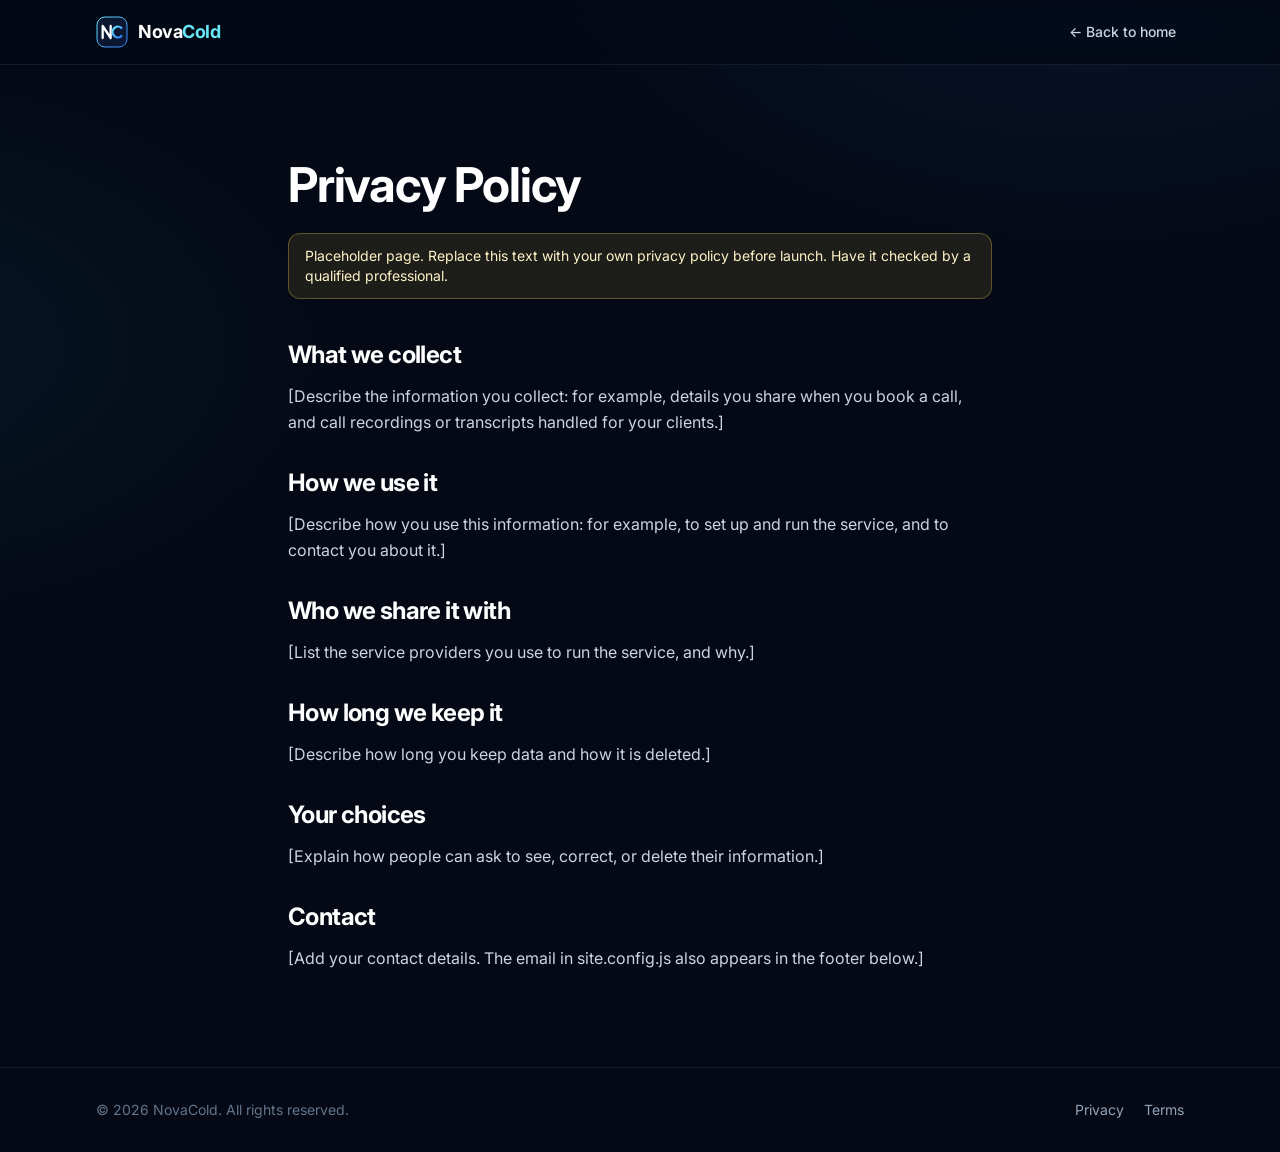
==== privacy.html @ c0d63638 "Add files via upload" ====
<!DOCTYPE html>
<html lang="en">
<head>
  <meta charset="utf-8">
  <meta name="viewport" content="width=device-width, initial-scale=1, viewport-fit=cover">
  <title>Privacy Policy | NovaCold</title>
  <meta name="description" content="How NovaCold handles your information.">
  <meta name="robots" content="noindex">
  <meta name="theme-color" content="#040915">
  <link rel="icon" href="favicon.svg" type="image/svg+xml">
  <link rel="icon" href="favicon-32.png" type="image/png" sizes="32x32">
  <link rel="apple-touch-icon" href="apple-touch-icon.png">
  <link rel="preconnect" href="https://fonts.googleapis.com">
  <link rel="preconnect" href="https://fonts.gstatic.com" crossorigin>
  <link rel="stylesheet" href="https://fonts.googleapis.com/css2?family=Inter:wght@400;500;600;700;800&display=swap">
  <link rel="stylesheet" href="assets/css/styles.css">
  <script src="site.config.js" defer></script>
  <script src="assets/js/main.js" defer></script>
</head>
<body>
  <header class="site-header is-scrolled">
    <nav class="container-site flex h-16 items-center justify-between" aria-label="Main">
      <a href="./" class="flex items-center gap-2.5 rounded-lg" aria-label="NovaCold home"><svg class="h-8 w-8" viewBox="0 0 48 48" aria-hidden="true"><defs><linearGradient id="nc-gl" x1="0" y1="0" x2="1" y2="1"><stop offset="0" stop-color="#67e8f9"/><stop offset="1" stop-color="#2f7bff"/></linearGradient></defs><rect x="1.5" y="1.5" width="45" height="45" rx="12" fill="#0b1730" stroke="url(#nc-gl)" stroke-width="1.5"/><path d="M10 33V15l12 18V15" fill="none" stroke="#fff" stroke-width="3.4" stroke-linecap="round" stroke-linejoin="round"/><path d="M38.1 17.9A8 8 0 1 0 38.1 30.1" fill="none" stroke="url(#nc-gl)" stroke-width="3.4" stroke-linecap="round"/></svg><span class="text-lg font-bold tracking-tight text-white">Nova<span class="text-cyan-300">Cold</span></span></a>
      <a href="./" class="nav-link">← Back to home</a>
    </nav>
  </header>
  <main id="main" class="container-site max-w-3xl py-16 sm:py-24">
    <h1 class="text-4xl sm:text-5xl">Privacy Policy</h1>
    <div class="mt-6 rounded-xl border border-amber-300/30 bg-amber-300/10 px-4 py-3 text-sm text-amber-100">Placeholder page. Replace this text with your own privacy policy before launch. Have it checked by a qualified professional.</div>
    <div class="mt-10 space-y-8 text-slate-300 [&_h2]:text-2xl [&_h2]:mb-3">
      <section>
        <h2>What we collect</h2>
        <p>[Describe the information you collect: for example, details you share when you book a call, and call recordings or transcripts handled for your clients.]</p>
      </section>
      <section>
        <h2>How we use it</h2>
        <p>[Describe how you use this information: for example, to set up and run the service, and to contact you about it.]</p>
      </section>
      <section>
        <h2>Who we share it with</h2>
        <p>[List the service providers you use to run the service, and why.]</p>
      </section>
      <section>
        <h2>How long we keep it</h2>
        <p>[Describe how long you keep data and how it is deleted.]</p>
      </section>
      <section>
        <h2>Your choices</h2>
        <p>[Explain how people can ask to see, correct, or delete their information.]</p>
      </section>
      <section>
        <h2>Contact</h2>
        <p>[Add your contact details. The email in site.config.js also appears in the footer below.]</p>
      </section>
    </div>
  </main>
  <footer class="border-t border-white/[0.07]">
    <div class="container-site flex flex-col gap-3 py-8 text-sm sm:flex-row sm:items-center sm:justify-between">
      <p class="text-slate-500">© <span data-year>2026</span> NovaCold. All rights reserved.</p>
      <div class="flex flex-wrap gap-5">
        <a href="#" class="text-slate-300 hover:text-cyan-300" data-email hidden></a>
        <a href="privacy.html" class="text-slate-400 hover:text-white">Privacy</a>
        <a href="terms.html" class="text-slate-400 hover:text-white">Terms</a>
      </div>
    </div>
  </footer>
</body>
</html>
---- assets/css/styles.css ----
*,:after,:before{--tw-border-spacing-x:0;--tw-border-spacing-y:0;--tw-translate-x:0;--tw-translate-y:0;--tw-rotate:0;--tw-skew-x:0;--tw-skew-y:0;--tw-scale-x:1;--tw-scale-y:1;--tw-pan-x: ;--tw-pan-y: ;--tw-pinch-zoom: ;--tw-scroll-snap-strictness:proximity;--tw-gradient-from-position: ;--tw-gradient-via-position: ;--tw-gradient-to-position: ;--tw-ordinal: ;--tw-slashed-zero: ;--tw-numeric-figure: ;--tw-numeric-spacing: ;--tw-numeric-fraction: ;--tw-ring-inset: ;--tw-ring-offset-width:0px;--tw-ring-offset-color:#fff;--tw-ring-color:rgba(59,130,246,.5);--tw-ring-offset-shadow:0 0 #0000;--tw-ring-shadow:0 0 #0000;--tw-shadow:0 0 #0000;--tw-shadow-colored:0 0 #0000;--tw-blur: ;--tw-brightness: ;--tw-contrast: ;--tw-grayscale: ;--tw-hue-rotate: ;--tw-invert: ;--tw-saturate: ;--tw-sepia: ;--tw-drop-shadow: ;--tw-backdrop-blur: ;--tw-backdrop-brightness: ;--tw-backdrop-contrast: ;--tw-backdrop-grayscale: ;--tw-backdrop-hue-rotate: ;--tw-backdrop-invert: ;--tw-backdrop-opacity: ;--tw-backdrop-saturate: ;--tw-backdrop-sepia: ;--tw-contain-size: ;--tw-contain-layout: ;--tw-contain-paint: ;--tw-contain-style: }::backdrop{--tw-border-spacing-x:0;--tw-border-spacing-y:0;--tw-translate-x:0;--tw-translate-y:0;--tw-rotate:0;--tw-skew-x:0;--tw-skew-y:0;--tw-scale-x:1;--tw-scale-y:1;--tw-pan-x: ;--tw-pan-y: ;--tw-pinch-zoom: ;--tw-scroll-snap-strictness:proximity;--tw-gradient-from-position: ;--tw-gradient-via-position: ;--tw-gradient-to-position: ;--tw-ordinal: ;--tw-slashed-zero: ;--tw-numeric-figure: ;--tw-numeric-spacing: ;--tw-numeric-fraction: ;--tw-ring-inset: ;--tw-ring-offset-width:0px;--tw-ring-offset-color:#fff;--tw-ring-color:rgba(59,130,246,.5);--tw-ring-offset-shadow:0 0 #0000;--tw-ring-shadow:0 0 #0000;--tw-shadow:0 0 #0000;--tw-shadow-colored:0 0 #0000;--tw-blur: ;--tw-brightness: ;--tw-contrast: ;--tw-grayscale: ;--tw-hue-rotate: ;--tw-invert: ;--tw-saturate: ;--tw-sepia: ;--tw-drop-shadow: ;--tw-backdrop-blur: ;--tw-backdrop-brightness: ;--tw-backdrop-contrast: ;--tw-backdrop-grayscale: ;--tw-backdrop-hue-rotate: ;--tw-backdrop-invert: ;--tw-backdrop-opacity: ;--tw-backdrop-saturate: ;--tw-backdrop-sepia: ;--tw-contain-size: ;--tw-contain-layout: ;--tw-contain-paint: ;--tw-contain-style: }/*! tailwindcss v3.4.17 | MIT License | https://tailwindcss.com*/*,:after,:before{border:0 solid #e5e7eb;box-sizing:border-box}:after,:before{--tw-content:""}:host,html{line-height:1.5;-webkit-text-size-adjust:100%;font-family:Inter,ui-sans-serif,system-ui,-apple-system,Segoe UI,Roboto,Helvetica Neue,Arial,sans-serif;font-feature-settings:normal;font-variation-settings:normal;-moz-tab-size:4;-o-tab-size:4;tab-size:4;-webkit-tap-highlight-color:transparent}body{line-height:inherit;margin:0}hr{border-top-width:1px;color:inherit;height:0}abbr:where([title]){-webkit-text-decoration:underline dotted;text-decoration:underline dotted}h1,h2,h3,h4,h5,h6{font-size:inherit;font-weight:inherit}a{color:inherit;text-decoration:inherit}b,strong{font-weight:bolder}code,kbd,pre,samp{font-family:ui-monospace,SFMono-Regular,Menlo,Monaco,Consolas,Liberation Mono,Courier New,monospace;font-feature-settings:normal;font-size:1em;font-variation-settings:normal}small{font-size:80%}sub,sup{font-size:75%;line-height:0;position:relative;vertical-align:baseline}sub{bottom:-.25em}sup{top:-.5em}table{border-collapse:collapse;border-color:inherit;text-indent:0}button,input,optgroup,select,textarea{color:inherit;font-family:inherit;font-feature-settings:inherit;font-size:100%;font-variation-settings:inherit;font-weight:inherit;letter-spacing:inherit;line-height:inherit;margin:0;padding:0}button,select{text-transform:none}button,input:where([type=button]),input:where([type=reset]),input:where([type=submit]){-webkit-appearance:button;background-color:transparent;background-image:none}:-moz-focusring{outline:auto}:-moz-ui-invalid{box-shadow:none}progress{vertical-align:baseline}::-webkit-inner-spin-button,::-webkit-outer-spin-button{height:auto}[type=search]{-webkit-appearance:textfield;outline-offset:-2px}::-webkit-search-decoration{-webkit-appearance:none}::-webkit-file-upload-button{-webkit-appearance:button;font:inherit}summary{display:list-item}blockquote,dd,dl,figure,h1,h2,h3,h4,h5,h6,hr,p,pre{margin:0}fieldset{margin:0}fieldset,legend{padding:0}menu,ol,ul{list-style:none;margin:0;padding:0}dialog{padding:0}textarea{resize:vertical}input::-moz-placeholder,textarea::-moz-placeholder{color:#9ca3af;opacity:1}input::placeholder,textarea::placeholder{color:#9ca3af;opacity:1}[role=button],button{cursor:pointer}:disabled{cursor:default}audio,canvas,embed,iframe,img,object,svg,video{display:block;vertical-align:middle}img,video{height:auto;max-width:100%}[hidden]:where(:not([hidden=until-found])){display:none}:root{color-scheme:dark;--glow:34 211 238;--blue:47 123 255}html{--tw-bg-opacity:1;background-color:rgb(4 9 21/var(--tw-bg-opacity,1));--tw-text-opacity:1;color:rgb(203 213 225/var(--tw-text-opacity,1));-webkit-font-smoothing:antialiased;-moz-osx-font-smoothing:grayscale;-webkit-text-size-adjust:100%;scroll-padding-top:5rem}@media (prefers-reduced-motion:no-preference){html{scroll-behavior:smooth}}body{min-height:100vh;--tw-bg-opacity:1;background-color:rgb(4 9 21/var(--tw-bg-opacity,1));background-image:radial-gradient(60rem 40rem at 85% -10%,rgb(var(--blue)/.12),transparent 60%),radial-gradient(50rem 30rem at -10% 30%,rgb(var(--glow)/.07),transparent 60%);font-family:Inter,ui-sans-serif,system-ui,-apple-system,Segoe UI,Roboto,Helvetica Neue,Arial,sans-serif;font-size:1rem;line-height:1.5rem;line-height:1.625}h1,h2,h3{font-weight:700;letter-spacing:-.025em;--tw-text-opacity:1;color:rgb(255 255 255/var(--tw-text-opacity,1));text-wrap:balance}p{text-wrap:pretty}::-moz-selection{background:rgb(var(--glow)/.3);color:#fff}::selection{background:rgb(var(--glow)/.3);color:#fff}:focus-visible{border-radius:6px;outline:2px solid #22d3ee;outline-offset:3px}[hidden]{display:none!important}.container-site{margin-left:auto;margin-right:auto;max-width:72rem;padding-left:1.25rem;padding-right:1.25rem;width:100%}@media (min-width:640px){.container-site{padding-left:2rem;padding-right:2rem}}.section{padding-bottom:4rem;padding-top:4rem;position:relative}@media (min-width:640px){.section{padding-bottom:6rem;padding-top:6rem}}@media (min-width:1024px){.section{padding-bottom:7rem;padding-top:7rem}}.eyebrow{align-items:center;background-color:rgba(34,211,238,.05);border-color:rgba(34,211,238,.25);border-radius:9999px;border-width:1px;display:inline-flex;font-size:.75rem;font-weight:600;gap:.5rem;letter-spacing:.14em;line-height:1rem;padding:.25rem .75rem;text-transform:uppercase;--tw-text-opacity:1;color:rgb(103 232 249/var(--tw-text-opacity,1))}.h2{font-size:1.875rem;line-height:2.25rem;line-height:1.25;margin-top:1rem}@media (min-width:640px){.h2{font-size:2.25rem;line-height:2.5rem}}@media (min-width:1024px){.h2{font-size:2.75rem}}.lead{font-size:1.125rem;line-height:1.75rem;margin-top:1rem;--tw-text-opacity:1;color:rgb(148 163 184/var(--tw-text-opacity,1))}.text-gradient{background:linear-gradient(100deg,#67e8f9,#22d3ee 35%,#4f8dff);-webkit-background-clip:text;background-clip:text;color:transparent}.glass{-webkit-backdrop-filter:blur(14px);backdrop-filter:blur(14px);background:linear-gradient(160deg,hsla(0,0%,100%,.06),hsla(0,0%,100%,.015));border-color:hsla(0,0%,100%,.08);border-radius:1rem;border-width:1px;box-shadow:inset 0 1px 0 hsla(0,0%,100%,.06),0 20px 50px -25px rgba(0,0,0,.7)}.icon-tile{background-color:rgba(34,211,238,.1);border-color:rgba(34,211,238,.25);border-radius:.75rem;border-width:1px;display:flex;height:2.75rem;width:2.75rem;--tw-text-opacity:1;box-shadow:0 0 24px -6px rgb(var(--glow)/.45);color:rgb(103 232 249/var(--tw-text-opacity,1))}.btn,.icon-tile{align-items:center;justify-content:center}.btn{border-radius:.75rem;display:inline-flex;font-size:1rem;font-weight:600;gap:.625rem;line-height:1.5rem;min-height:3.25rem;padding:.75rem 1.5rem;position:relative;transition-duration:.2s;transition-property:color,background-color,border-color,text-decoration-color,fill,stroke,opacity,box-shadow,transform,filter,-webkit-backdrop-filter;transition-property:color,background-color,border-color,text-decoration-color,fill,stroke,opacity,box-shadow,transform,filter,backdrop-filter;transition-property:color,background-color,border-color,text-decoration-color,fill,stroke,opacity,box-shadow,transform,filter,backdrop-filter,-webkit-backdrop-filter;transition-timing-function:cubic-bezier(.4,0,.2,1);-webkit-tap-highlight-color:transparent}.btn svg{flex-shrink:0;height:1.25rem;width:1.25rem}.btn-primary{--tw-text-opacity:1;background:linear-gradient(135deg,#67e8f9,#22d3ee 40%,#3b8bff);box-shadow:0 0 0 1px rgb(var(--glow)/.5),0 8px 30px -8px rgb(var(--glow)/.6);color:rgb(4 9 21/var(--tw-text-opacity,1))}.btn-primary:hover{box-shadow:0 0 0 1px rgb(var(--glow)/.8),0 0 36px 2px rgb(var(--glow)/.55),0 10px 40px -6px rgb(var(--blue)/.6);transform:translateY(-1px)}.btn-ghost{background-color:hsla(0,0%,100%,.04);border-color:hsla(0,0%,100%,.15);border-width:1px;--tw-text-opacity:1;color:rgb(255 255 255/var(--tw-text-opacity,1))}.btn-ghost:hover{background-color:rgba(34,211,238,.08);border-color:rgba(34,211,238,.6);box-shadow:0 0 28px -4px rgb(var(--glow)/.45);transform:translateY(-1px)}.btn-sm{border-radius:.5rem;min-height:2.5rem;padding:.5rem 1rem}.btn-sm,.cta-note{font-size:.875rem;line-height:1.25rem}.cta-note{align-items:center;-moz-column-gap:.5rem;column-gap:.5rem;display:flex;flex-wrap:wrap;margin-top:1rem;row-gap:.25rem;--tw-text-opacity:1;color:rgb(148 163 184/var(--tw-text-opacity,1))}.cta-note .dot{color:rgba(34,211,238,.7)}.cta-note .check{height:1rem;width:1rem;--tw-text-opacity:1;color:rgb(34 211 238/var(--tw-text-opacity,1))}.field-label{align-items:baseline;display:flex;font-size:.875rem;font-weight:500;gap:.75rem;justify-content:space-between;line-height:1.25rem;--tw-text-opacity:1;color:rgb(226 232 240/var(--tw-text-opacity,1))}.num-input{background-color:rgba(4,9,21,.7);border-color:hsla(0,0%,100%,.1);border-radius:.5rem;border-width:1px;font-size:1rem;font-weight:600;line-height:1.5rem;padding:.5rem .75rem;text-align:right;width:7rem;--tw-numeric-spacing:tabular-nums;font-variant-numeric:var(--tw-ordinal) var(--tw-slashed-zero) var(--tw-numeric-figure) var(--tw-numeric-spacing) var(--tw-numeric-fraction);--tw-text-opacity:1;color:rgb(255 255 255/var(--tw-text-opacity,1));transition-duration:.15s;transition-property:color,background-color,border-color,text-decoration-color,fill,stroke,opacity,box-shadow,transform,filter,-webkit-backdrop-filter;transition-property:color,background-color,border-color,text-decoration-color,fill,stroke,opacity,box-shadow,transform,filter,backdrop-filter;transition-property:color,background-color,border-color,text-decoration-color,fill,stroke,opacity,box-shadow,transform,filter,backdrop-filter,-webkit-backdrop-filter;transition-timing-function:cubic-bezier(.4,0,.2,1)}.num-input:focus{border-color:rgba(34,211,238,.7);box-shadow:0 0 0 3px rgb(var(--glow)/.2);outline:2px solid transparent;outline-offset:2px}.num-wrap{align-items:center;display:flex;position:relative}.num-wrap .affix{font-size:.875rem;line-height:1.25rem;pointer-events:none;position:absolute;--tw-text-opacity:1;color:rgb(100 116 139/var(--tw-text-opacity,1))}.range{-webkit-appearance:none;-moz-appearance:none;appearance:none;border-radius:9999px;cursor:pointer;height:.5rem;margin-top:.75rem;width:100%;--tw-bg-opacity:1;background-color:rgb(27 45 85/var(--tw-bg-opacity,1));background-image:linear-gradient(90deg,#22d3ee,#3b8bff);background-repeat:no-repeat;background-size:var(--fill,50%) 100%}.range::-webkit-slider-thumb{-webkit-appearance:none;appearance:none;border-radius:9999px;border-width:2px;height:1.5rem;width:1.5rem;--tw-border-opacity:1;border-color:rgb(255 255 255/var(--tw-border-opacity,1));--tw-bg-opacity:1;background-color:rgb(34 211 238/var(--tw-bg-opacity,1));box-shadow:0 0 0 4px rgb(var(--glow)/.2),0 0 16px rgb(var(--glow)/.6)}.range::-moz-range-thumb{border-radius:9999px;border-width:2px;height:1.25rem;width:1.25rem;--tw-border-opacity:1;border-color:rgb(255 255 255/var(--tw-border-opacity,1));--tw-bg-opacity:1;background-color:rgb(34 211 238/var(--tw-bg-opacity,1));box-shadow:0 0 0 4px rgb(var(--glow)/.2),0 0 16px rgb(var(--glow)/.6)}.range:focus-visible{outline-offset:6px}.faq-item summary{align-items:center;cursor:pointer;display:flex;font-size:1rem;font-weight:600;gap:1rem;justify-content:space-between;line-height:1.5rem;list-style-type:none;padding:1.25rem;text-align:left;--tw-text-opacity:1;color:rgb(255 255 255/var(--tw-text-opacity,1))}@media (min-width:640px){.faq-item summary{font-size:1.125rem;line-height:1.75rem;padding-left:1.5rem;padding-right:1.5rem}}.faq-item summary::-webkit-details-marker{display:none}.faq-item .chev{flex-shrink:0;height:1.25rem;width:1.25rem;--tw-text-opacity:1;color:rgb(103 232 249/var(--tw-text-opacity,1));transition-duration:.3s;transition-property:transform;transition-timing-function:cubic-bezier(.4,0,.2,1)}.faq-item[open] .chev{transform:rotate(45deg)}.faq-item[open]{border-color:rgba(34,211,238,.3)}.faq-item .answer{padding-bottom:1.5rem;padding-left:1.25rem;padding-right:1.25rem;--tw-text-opacity:1;color:rgb(148 163 184/var(--tw-text-opacity,1))}@media (min-width:640px){.faq-item .answer{padding-left:1.5rem;padding-right:1.5rem}}.site-header{border-bottom-width:1px;border-color:transparent;position:sticky;top:0;transition-duration:.3s;transition-property:color,background-color,border-color,text-decoration-color,fill,stroke;transition-timing-function:cubic-bezier(.4,0,.2,1);z-index:50}.site-header.is-scrolled{-webkit-backdrop-filter:blur(16px) saturate(140%);backdrop-filter:blur(16px) saturate(140%);background-color:rgba(4,9,21,.8);border-color:hsla(0,0%,100%,.07)}.nav-link{border-radius:.375rem;font-size:.875rem;font-weight:500;line-height:1.25rem;padding:.25rem .5rem;--tw-text-opacity:1;color:rgb(203 213 225/var(--tw-text-opacity,1));transition-duration:.15s;transition-property:color,background-color,border-color,text-decoration-color,fill,stroke,opacity,box-shadow,transform,filter,-webkit-backdrop-filter;transition-property:color,background-color,border-color,text-decoration-color,fill,stroke,opacity,box-shadow,transform,filter,backdrop-filter;transition-property:color,background-color,border-color,text-decoration-color,fill,stroke,opacity,box-shadow,transform,filter,backdrop-filter,-webkit-backdrop-filter;transition-timing-function:cubic-bezier(.4,0,.2,1)}.nav-link:hover{--tw-text-opacity:1;color:rgb(255 255 255/var(--tw-text-opacity,1))}.grid-bg{background-image:linear-gradient(hsla(0,0%,100%,.035) 1px,transparent 0),linear-gradient(90deg,hsla(0,0%,100%,.035) 1px,transparent 0);background-size:56px 56px;-webkit-mask-image:radial-gradient(ellipse 70% 60% at 50% 40%,#000 30%,transparent 75%);mask-image:radial-gradient(ellipse 70% 60% at 50% 40%,#000 30%,transparent 75%)}.step-num{align-items:center;border-color:rgba(34,211,238,.4);border-radius:9999px;border-width:1px;display:flex;height:3rem;justify-content:center;width:3rem;--tw-bg-opacity:1;background-color:rgb(7 15 34/var(--tw-bg-opacity,1));font-size:1.125rem;font-weight:700;line-height:1.75rem;--tw-text-opacity:1;box-shadow:0 0 0 6px rgb(var(--glow)/.06),0 0 30px -4px rgb(var(--glow)/.5);color:rgb(103 232 249/var(--tw-text-opacity,1))}.sr-only{height:1px;margin:-1px;overflow:hidden;padding:0;position:absolute;width:1px;clip:rect(0,0,0,0);border-width:0;white-space:nowrap}.pointer-events-none{pointer-events:none}.visible{visibility:visible}.absolute{position:absolute}.relative{position:relative}.inset-0{inset:0}.inset-x-0{left:0;right:0}.-right-20{right:-5rem}.-top-20{top:-5rem}.bottom-0{bottom:0}.left-1\/2{left:50%}.left-3{left:.75rem}.left-\[16\.6\%\]{left:16.6%}.right-3{right:.75rem}.right-\[16\.6\%\]{right:16.6%}.top-1\/2{top:50%}.top-1\/3{top:33.333333%}.top-\[3\.25rem\]{top:3.25rem}.-z-10{z-index:-10}.mx-auto{margin-left:auto;margin-right:auto}.-mt-16{margin-top:-4rem}.mb-1{margin-bottom:.25rem}.mt-0\.5{margin-top:.125rem}.mt-10{margin-top:2.5rem}.mt-12{margin-top:3rem}.mt-14{margin-top:3.5rem}.mt-2{margin-top:.5rem}.mt-3{margin-top:.75rem}.mt-4{margin-top:1rem}.mt-5{margin-top:1.25rem}.mt-6{margin-top:1.5rem}.mt-8{margin-top:2rem}.mt-9{margin-top:2.25rem}.mt-auto{margin-top:auto}.block{display:block}.inline-block{display:inline-block}.inline{display:inline}.flex{display:flex}.inline-flex{display:inline-flex}.table{display:table}.grid{display:grid}.hidden{display:none}.h-10{height:2.5rem}.h-16{height:4rem}.h-2{height:.5rem}.h-3\.5{height:.875rem}.h-5{height:1.25rem}.h-6{height:1.5rem}.h-64{height:16rem}.h-72{height:18rem}.h-8{height:2rem}.h-9{height:2.25rem}.h-96{height:24rem}.h-full{height:100%}.h-px{height:1px}.min-h-screen{min-height:100vh}.w-2{width:.5rem}.w-3\.5{width:.875rem}.w-5{width:1.25rem}.w-6{width:1.5rem}.w-64{width:16rem}.w-8{width:2rem}.w-9{width:2.25rem}.w-\[min\(42rem\2c 100\%\)\]{width:min(42rem,100%)}.w-fit{width:-moz-fit-content;width:fit-content}.w-full{width:100%}.max-w-2xl{max-width:42rem}.max-w-3xl{max-width:48rem}.max-w-xl{max-width:36rem}.max-w-xs{max-width:20rem}.shrink-0{flex-shrink:0}.-translate-x-1\/2{--tw-translate-x:-50%}.-translate-x-1\/2,.-translate-y-1\/2{transform:translate(var(--tw-translate-x),var(--tw-translate-y)) rotate(var(--tw-rotate)) skewX(var(--tw-skew-x)) skewY(var(--tw-skew-y)) scaleX(var(--tw-scale-x)) scaleY(var(--tw-scale-y))}.-translate-y-1\/2{--tw-translate-y:-50%}@keyframes ping{75%,to{opacity:0;transform:scale(2)}}.animate-ping{animation:ping 1s cubic-bezier(0,0,.2,1) infinite}.resize{resize:both}.flex-col{flex-direction:column}.flex-wrap{flex-wrap:wrap}.items-center{align-items:center}.justify-center{justify-content:center}.justify-between{justify-content:space-between}.justify-around{justify-content:space-around}.gap-1{gap:.25rem}.gap-1\.5{gap:.375rem}.gap-10{gap:2.5rem}.gap-14{gap:3.5rem}.gap-2{gap:.5rem}.gap-2\.5{gap:.625rem}.gap-3{gap:.75rem}.gap-4{gap:1rem}.gap-5{gap:1.25rem}.gap-8{gap:2rem}.space-y-3>:not([hidden])~:not([hidden]){--tw-space-y-reverse:0;margin-bottom:calc(.75rem*var(--tw-space-y-reverse));margin-top:calc(.75rem*(1 - var(--tw-space-y-reverse)))}.space-y-3\.5>:not([hidden])~:not([hidden]){--tw-space-y-reverse:0;margin-bottom:calc(.875rem*var(--tw-space-y-reverse));margin-top:calc(.875rem*(1 - var(--tw-space-y-reverse)))}.space-y-8>:not([hidden])~:not([hidden]){--tw-space-y-reverse:0;margin-bottom:calc(2rem*var(--tw-space-y-reverse));margin-top:calc(2rem*(1 - var(--tw-space-y-reverse)))}.overflow-hidden{overflow:hidden}.whitespace-nowrap{white-space:nowrap}.rounded{border-radius:.25rem}.rounded-2xl{border-radius:1rem}.rounded-full{border-radius:9999px}.rounded-lg{border-radius:.5rem}.rounded-xl{border-radius:.75rem}.border{border-width:1px}.border-t{border-top-width:1px}.border-amber-300\/30{border-color:rgba(252,211,77,.3)}.border-cyan-400\/25{border-color:rgba(34,211,238,.25)}.border-white\/10{border-color:hsla(0,0%,100%,.1)}.border-white\/\[0\.07\]{border-color:hsla(0,0%,100%,.07)}.bg-amber-300\/10{background-color:rgba(252,211,77,.1)}.bg-cyan-400{--tw-bg-opacity:1;background-color:rgb(34 211 238/var(--tw-bg-opacity,1))}.bg-cyan-400\/10{background-color:rgba(34,211,238,.1)}.bg-cyan-400\/\[0\.07\]{background-color:rgba(34,211,238,.07)}.bg-navy-950{--tw-bg-opacity:1;background-color:rgb(4 9 21/var(--tw-bg-opacity,1))}.bg-navy-950\/50{background-color:rgba(4,9,21,.5)}.bg-white\/5{background-color:hsla(0,0%,100%,.05)}.bg-white\/\[0\.04\]{background-color:hsla(0,0%,100%,.04)}.bg-\[radial-gradient\(40rem_16rem_at_50\%_50\%\2c rgb\(47_123_255\/0\.12\)\2c transparent\)\]{background-image:radial-gradient(40rem 16rem at 50% 50%,rgb(47 123 255/.12),transparent)}.bg-\[radial-gradient\(50rem_20rem_at_100\%_0\%\2c rgb\(34_211_238\/0\.14\)\2c transparent\)\2c radial-gradient\(40rem_20rem_at_0\%_100\%\2c rgb\(47_123_255\/0\.14\)\2c transparent\)\]{background-image:radial-gradient(50rem 20rem at 100% 0,rgb(34 211 238/.14),transparent),radial-gradient(40rem 20rem at 0 100%,rgb(47 123 255/.14),transparent)}.bg-gradient-to-b{background-image:linear-gradient(to bottom,var(--tw-gradient-stops))}.bg-gradient-to-br{background-image:linear-gradient(to bottom right,var(--tw-gradient-stops))}.bg-gradient-to-r{background-image:linear-gradient(to right,var(--tw-gradient-stops))}.from-cyan-300{--tw-gradient-from:#67e8f9 var(--tw-gradient-from-position);--tw-gradient-to:rgba(103,232,249,0) var(--tw-gradient-to-position);--tw-gradient-stops:var(--tw-gradient-from),var(--tw-gradient-to)}.from-cyan-400\/0{--tw-gradient-from:rgba(34,211,238,0) var(--tw-gradient-from-position);--tw-gradient-to:rgba(34,211,238,0) var(--tw-gradient-to-position);--tw-gradient-stops:var(--tw-gradient-from),var(--tw-gradient-to)}.from-transparent{--tw-gradient-from:transparent var(--tw-gradient-from-position);--tw-gradient-to:transparent var(--tw-gradient-to-position);--tw-gradient-stops:var(--tw-gradient-from),var(--tw-gradient-to)}.via-cyan-400\/40{--tw-gradient-to:rgba(34,211,238,0) var(--tw-gradient-to-position);--tw-gradient-stops:var(--tw-gradient-from),rgba(34,211,238,.4) var(--tw-gradient-via-position),var(--tw-gradient-to)}.to-cyan-400\/0{--tw-gradient-to:rgba(34,211,238,0) var(--tw-gradient-to-position)}.to-electric{--tw-gradient-to:#2f7bff var(--tw-gradient-to-position)}.to-navy-950{--tw-gradient-to:#040915 var(--tw-gradient-to-position)}.p-6{padding:1.5rem}.p-7{padding:1.75rem}.px-3{padding-left:.75rem;padding-right:.75rem}.px-4{padding-left:1rem;padding-right:1rem}.px-5{padding-left:1.25rem;padding-right:1.25rem}.py-1{padding-bottom:.25rem;padding-top:.25rem}.py-10{padding-bottom:2.5rem;padding-top:2.5rem}.py-16{padding-bottom:4rem;padding-top:4rem}.py-2{padding-bottom:.5rem;padding-top:.5rem}.py-3{padding-bottom:.75rem;padding-top:.75rem}.py-8{padding-bottom:2rem;padding-top:2rem}.pb-28{padding-bottom:7rem}.pb-4{padding-bottom:1rem}.pl-7{padding-left:1.75rem}.pr-8{padding-right:2rem}.pt-12{padding-top:3rem}.pt-16{padding-top:4rem}.pt-6{padding-top:1.5rem}.text-left{text-align:left}.text-center{text-align:center}.text-2xl{font-size:1.5rem;line-height:2rem}.text-4xl{font-size:2.25rem;line-height:2.5rem}.text-5xl{font-size:3rem;line-height:1}.text-\[10px\]{font-size:10px}.text-\[11px\]{font-size:11px}.text-base{font-size:1rem;line-height:1.5rem}.text-lg{font-size:1.125rem;line-height:1.75rem}.text-sm{font-size:.875rem;line-height:1.25rem}.text-xl{font-size:1.25rem;line-height:1.75rem}.text-xs{font-size:.75rem;line-height:1rem}.font-bold{font-weight:700}.font-extrabold{font-weight:800}.font-medium{font-weight:500}.font-normal{font-weight:400}.font-semibold{font-weight:600}.uppercase{text-transform:uppercase}.tabular-nums{--tw-numeric-spacing:tabular-nums;font-variant-numeric:var(--tw-ordinal) var(--tw-slashed-zero) var(--tw-numeric-figure) var(--tw-numeric-spacing) var(--tw-numeric-fraction)}.leading-\[1\.08\]{line-height:1.08}.leading-snug{line-height:1.375}.leading-tight{line-height:1.25}.tracking-\[0\.14em\]{letter-spacing:.14em}.tracking-\[0\.2em\]{letter-spacing:.2em}.tracking-tight{letter-spacing:-.025em}.tracking-wider{letter-spacing:.05em}.text-amber-100{--tw-text-opacity:1;color:rgb(254 243 199/var(--tw-text-opacity,1))}.text-cyan-200{--tw-text-opacity:1;color:rgb(165 243 252/var(--tw-text-opacity,1))}.text-cyan-300{--tw-text-opacity:1;color:rgb(103 232 249/var(--tw-text-opacity,1))}.text-cyan-400{--tw-text-opacity:1;color:rgb(34 211 238/var(--tw-text-opacity,1))}.text-red-300\/90{color:hsla(0,94%,82%,.9)}.text-slate-200{--tw-text-opacity:1;color:rgb(226 232 240/var(--tw-text-opacity,1))}.text-slate-300{--tw-text-opacity:1;color:rgb(203 213 225/var(--tw-text-opacity,1))}.text-slate-400{--tw-text-opacity:1;color:rgb(148 163 184/var(--tw-text-opacity,1))}.text-slate-500{--tw-text-opacity:1;color:rgb(100 116 139/var(--tw-text-opacity,1))}.text-slate-600{--tw-text-opacity:1;color:rgb(71 85 105/var(--tw-text-opacity,1))}.text-white{--tw-text-opacity:1;color:rgb(255 255 255/var(--tw-text-opacity,1))}.underline-offset-4{text-underline-offset:4px}.opacity-60{opacity:.6}.ring{--tw-ring-offset-shadow:var(--tw-ring-inset) 0 0 0 var(--tw-ring-offset-width) var(--tw-ring-offset-color);--tw-ring-shadow:var(--tw-ring-inset) 0 0 0 calc(3px + var(--tw-ring-offset-width)) var(--tw-ring-color);box-shadow:var(--tw-ring-offset-shadow),var(--tw-ring-shadow),var(--tw-shadow,0 0 #0000)}.blur{--tw-blur:blur(8px)}.blur,.blur-3xl{filter:var(--tw-blur) var(--tw-brightness) var(--tw-contrast) var(--tw-grayscale) var(--tw-hue-rotate) var(--tw-invert) var(--tw-saturate) var(--tw-sepia) var(--tw-drop-shadow)}.blur-3xl{--tw-blur:blur(64px)}.js .reveal{opacity:0;transform:translateY(22px);transition:opacity .7s ease,transform .7s cubic-bezier(.2,.7,.2,1)}.js .reveal.is-visible{opacity:1;transform:none}.js .reveal[data-delay="1"]{transition-delay:.08s}.js .reveal[data-delay="2"]{transition-delay:.16s}.js .reveal[data-delay="3"]{transition-delay:.24s}.phone{aspect-ratio:9/18.5;background:linear-gradient(160deg,#1d2a48,#0a1226 60%,#18233f);border-radius:44px;box-shadow:0 0 0 1px hsla(0,0%,100%,.08),inset 0 0 0 1px hsla(0,0%,100%,.05),0 40px 80px -30px rgba(0,0,0,.9),0 0 90px -20px rgb(var(--glow)/.45);padding:11px;position:relative;width:min(100%,270px)}@media (min-width:640px){.phone{width:min(100%,300px)}}.phone-screen{background:radial-gradient(120% 60% at 50% 0,rgba(47,123,255,.25),transparent 60%),linear-gradient(180deg,#08142b,#050b1a);border-radius:34px;height:100%;overflow:hidden;position:relative}.phone-notch{background:#02050c;border-radius:999px;height:22px;left:50%;position:absolute;top:9px;transform:translateX(-50%);width:34%;z-index:5}.phone-status{color:#cbd5e1;font-size:11px;font-weight:600;justify-content:space-between;left:22px;right:22px;top:12px;z-index:4}.phone-status,.stage{display:flex;position:absolute}.stage{flex-direction:column;inset:0;opacity:0;padding:52px 16px 18px;transform:scale(.97);transition:opacity .5s ease,transform .5s ease,visibility 0s linear .5s;visibility:hidden}.phone[data-state=booked] .stage-booked,.phone[data-state=ring] .stage-ring,.phone[data-state=sms] .stage-booked,.phone[data-state=talk] .stage-talk{opacity:1;transform:none;transition:opacity .5s ease,transform .5s ease,visibility 0s;visibility:visible}.caller-avatar{background:linear-gradient(145deg,#1f3a6e,#0f1d3b);border:1px solid hsla(0,0%,100%,.12);border-radius:999px;color:#93c5fd;display:grid;height:84px;margin:34px auto 0;place-items:center;position:relative;width:84px}.caller-avatar:after,.caller-avatar:before{animation:ring-pulse 1.8s ease-out infinite;border:2px solid rgb(var(--glow)/.55);border-radius:inherit;content:"";inset:-2px;position:absolute}.caller-avatar:after{animation-delay:.9s}@keyframes ring-pulse{0%{opacity:.9;transform:scale(1)}to{opacity:0;transform:scale(1.9)}}.call-btn{border-radius:999px;color:#fff;display:grid;height:56px;place-items:center;width:56px}.call-btn svg{height:24px;width:24px}.call-btn.accept{animation:nudge 1.2s ease-in-out infinite;background:#16a34a;box-shadow:0 0 24px rgba(22,163,74,.6)}.call-btn.decline{background:#dc2626;opacity:.55}@keyframes nudge{0%,to{transform:translateY(0)}50%{transform:translateY(-5px)}}.bubble{border-radius:14px;font-size:12.5px;line-height:1.4;max-width:86%;opacity:0;padding:8px 11px;transform:translateY(8px);transition:opacity .4s ease,transform .4s ease}.bubble.show{opacity:1;transform:none}.bubble.ai{align-self:flex-start;background:rgb(var(--glow)/.12);border:1px solid rgb(var(--glow)/.3);border-bottom-left-radius:4px;color:#e0faff}.bubble.caller{align-self:flex-end;background:hsla(0,0%,100%,.08);border:1px solid hsla(0,0%,100%,.1);border-bottom-right-radius:4px;color:#e2e8f0}.bubble .who{display:block;font-size:10px;font-weight:700;letter-spacing:.06em;margin-bottom:2px;opacity:.7;text-transform:uppercase}.mini-wave{align-items:center;display:flex;gap:3px;height:18px}.mini-wave i{animation:bar 1s ease-in-out infinite;background:#22d3ee;border-radius:3px;display:block;height:30%;width:3px}.mini-wave i:nth-child(2){animation-delay:.15s}.mini-wave i:nth-child(3){animation-delay:.3s}.mini-wave i:nth-child(4){animation-delay:.45s}.mini-wave i:nth-child(5){animation-delay:.6s}@keyframes bar{0%,to{height:25%}50%{height:100%}}.check-badge{background:linear-gradient(145deg,#22d3ee,#2f7bff);border-radius:999px;box-shadow:0 0 0 8px rgb(var(--glow)/.12),0 0 40px rgb(var(--glow)/.6);color:#041022;display:grid;height:72px;margin:22px auto 0;place-items:center;width:72px}.check-badge svg{height:36px;width:36px;stroke-dasharray:30;stroke-dashoffset:30}.phone[data-state=booked] .check-badge svg,.phone[data-state=sms] .check-badge svg{animation:draw .6s ease .25s forwards}@keyframes draw{to{stroke-dashoffset:0}}.detail-row{border-top:1px solid hsla(0,0%,100%,.07);display:flex;font-size:12px;gap:10px;justify-content:space-between;padding:8px 0}.detail-row span:first-child{color:#94a3b8}.detail-row span:last-child{color:#f1f5f9;font-weight:600;text-align:right}.phone[data-state=sms] .stage-booked{transform:translateY(64px)}.sms-toast{-webkit-backdrop-filter:blur(12px);backdrop-filter:blur(12px);background:rgba(15,26,52,.92);border:1px solid hsla(0,0%,100%,.12);border-radius:16px;box-shadow:0 16px 40px -10px rgba(0,0,0,.8);color:#e2e8f0;font-size:11.5px;left:10px;line-height:1.4;opacity:0;padding:10px 12px;position:absolute;right:10px;top:40px;transform:translateY(-120%);transition:opacity .5s ease,transform .6s cubic-bezier(.2,.8,.2,1);z-index:6}.phone[data-state=sms] .sms-toast{opacity:1;transform:none}.flow-step{align-items:center;border:1px solid transparent;border-radius:999px;color:#64748b;display:inline-flex;font-size:12px;font-weight:600;gap:6px;padding:6px 10px;transition:color .3s,border-color .3s,background .3s,box-shadow .3s}.flow-step.is-active{background:rgb(var(--glow)/.08);border-color:rgb(var(--glow)/.4);box-shadow:0 0 18px -4px rgb(var(--glow)/.5);color:#a5f3fc}@media (prefers-reduced-motion:reduce){*,:after,:before{animation-duration:.001ms!important;animation-iteration-count:1!important;transition-delay:0s!important;transition-duration:.001ms!important}.js .reveal{opacity:1}.btn-ghost:hover,.btn-primary:hover,.js .reveal{transform:none}.caller-avatar:after,.caller-avatar:before{display:none}.check-badge svg{stroke-dashoffset:0!important}}.hover\:text-cyan-300:hover{--tw-text-opacity:1;color:rgb(103 232 249/var(--tw-text-opacity,1))}.hover\:text-white:hover{--tw-text-opacity:1;color:rgb(255 255 255/var(--tw-text-opacity,1))}.hover\:underline:hover{text-decoration-line:underline}.focus\:not-sr-only:focus{height:auto;margin:0;overflow:visible;padding:0;position:static;width:auto;clip:auto;white-space:normal}.focus\:fixed:focus{position:fixed}.focus\:left-4:focus{left:1rem}.focus\:top-4:focus{top:1rem}.focus\:z-\[100\]:focus{z-index:100}.focus\:rounded-lg:focus{border-radius:.5rem}.focus\:bg-cyan-400:focus{--tw-bg-opacity:1;background-color:rgb(34 211 238/var(--tw-bg-opacity,1))}.focus\:px-4:focus{padding-left:1rem;padding-right:1rem}.focus\:py-2:focus{padding-bottom:.5rem;padding-top:.5rem}.focus\:font-semibold:focus{font-weight:600}.focus\:text-navy-950:focus{--tw-text-opacity:1;color:rgb(4 9 21/var(--tw-text-opacity,1))}@media (prefers-reduced-motion:reduce){.motion-reduce\:hidden{display:none}}@media (min-width:640px){.sm\:-mt-\[4\.5rem\]{margin-top:-4.5rem}.sm\:flex{display:flex}.sm\:h-\[4\.5rem\]{height:4.5rem}.sm\:w-auto{width:auto}.sm\:flex-row{flex-direction:row}.sm\:items-end{align-items:flex-end}.sm\:items-center{align-items:center}.sm\:justify-between{justify-content:space-between}.sm\:gap-6{gap:1.5rem}.sm\:p-12{padding:3rem}.sm\:p-7{padding:1.75rem}.sm\:p-8{padding:2rem}.sm\:py-24{padding-bottom:6rem;padding-top:6rem}.sm\:pb-36{padding-bottom:9rem}.sm\:pt-20{padding-top:5rem}.sm\:pt-\[4\.5rem\]{padding-top:4.5rem}.sm\:text-3xl{font-size:1.875rem;line-height:2.25rem}.sm\:text-5xl{font-size:3rem;line-height:1}.sm\:text-6xl{font-size:3.75rem;line-height:1}.sm\:text-xl{font-size:1.25rem;line-height:1.75rem}}@media (min-width:768px){.md\:block{display:block}.md\:grid-cols-3{grid-template-columns:repeat(3,minmax(0,1fr))}}@media (min-width:1024px){.lg\:grid-cols-2{grid-template-columns:repeat(2,minmax(0,1fr))}.lg\:grid-cols-\[0\.8fr_1\.2fr\]{grid-template-columns:.8fr 1.2fr}.lg\:grid-cols-\[1\.15fr_0\.85fr\]{grid-template-columns:1.15fr .85fr}.lg\:grid-cols-\[1\.1fr_0\.9fr\]{grid-template-columns:1.1fr .9fr}.lg\:items-center{align-items:center}.lg\:gap-10{gap:2.5rem}.lg\:gap-16{gap:4rem}.lg\:p-14{padding:3.5rem}.lg\:text-6xl{font-size:3.75rem;line-height:1}.lg\:text-\[3\.6rem\]{font-size:3.6rem}}.\[\&_h2\]\:mb-3 h2{margin-bottom:.75rem}.\[\&_h2\]\:text-2xl h2{font-size:1.5rem;line-height:2rem}
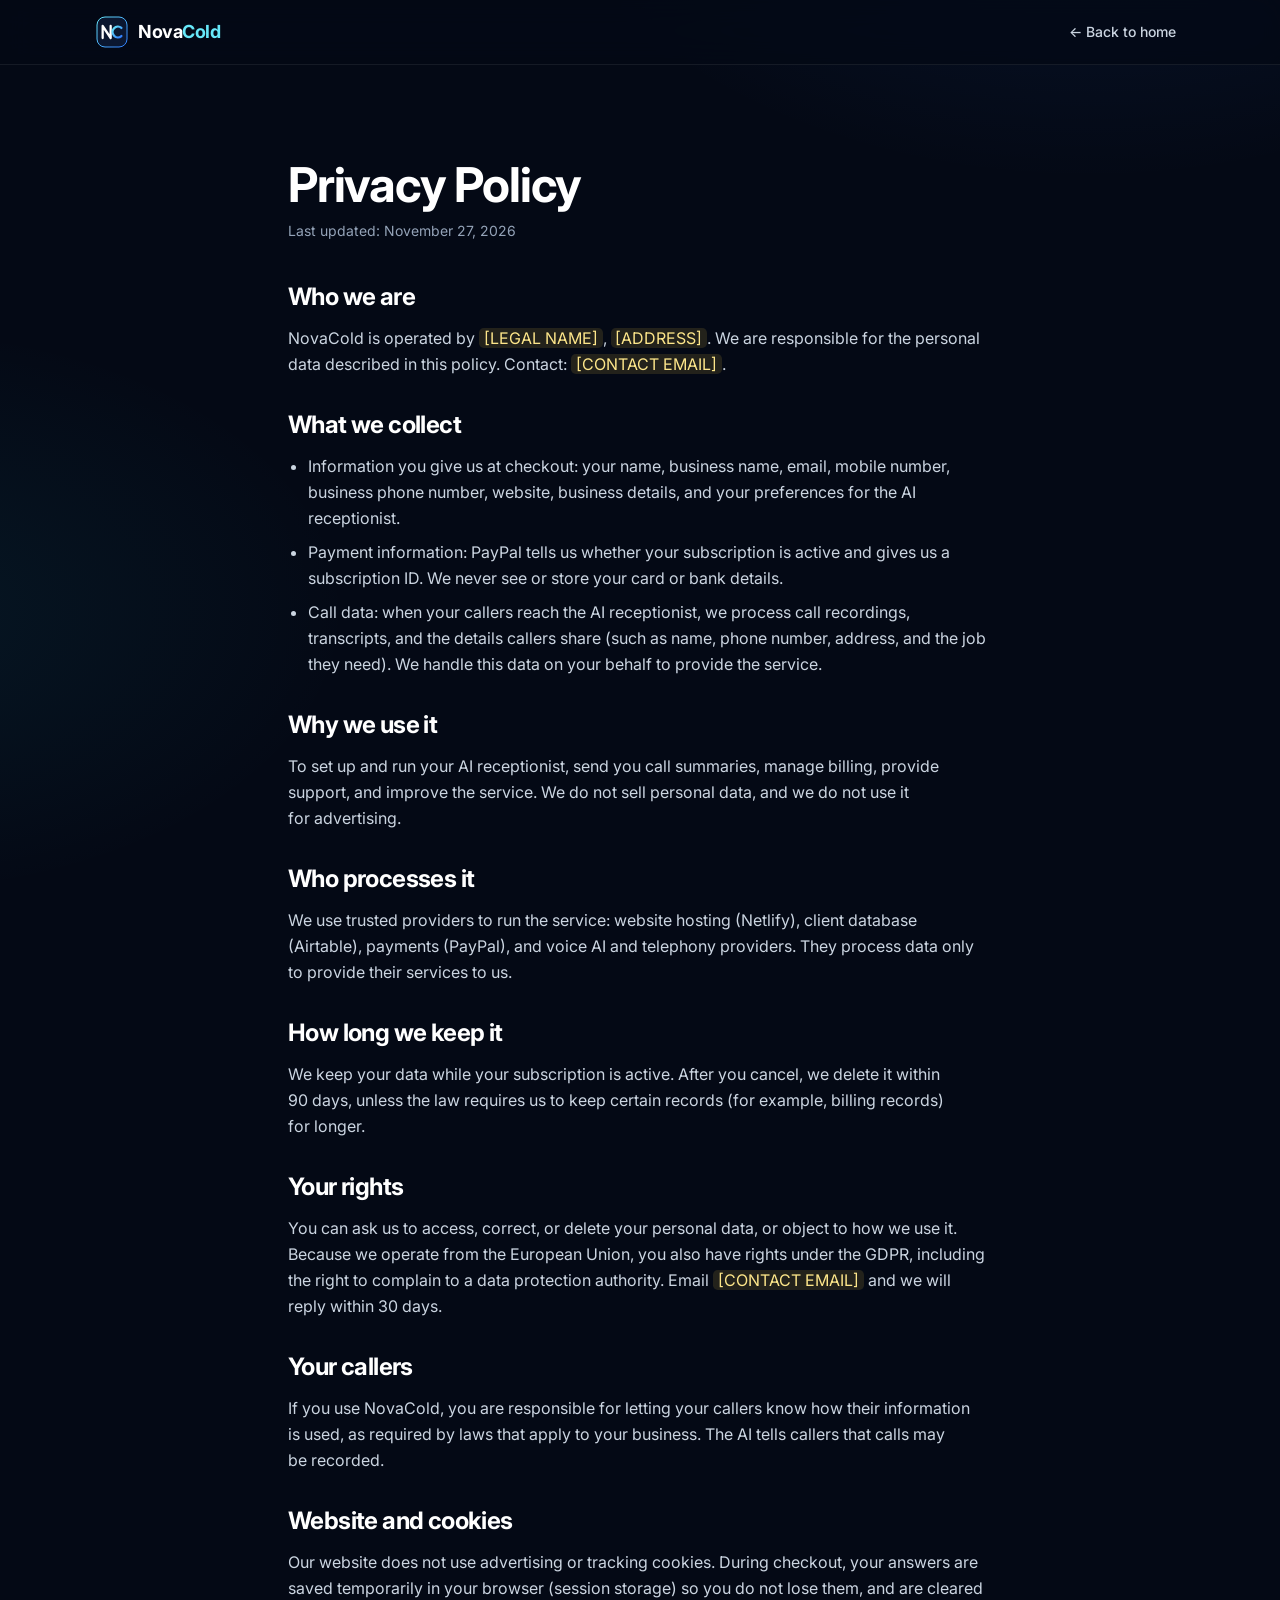
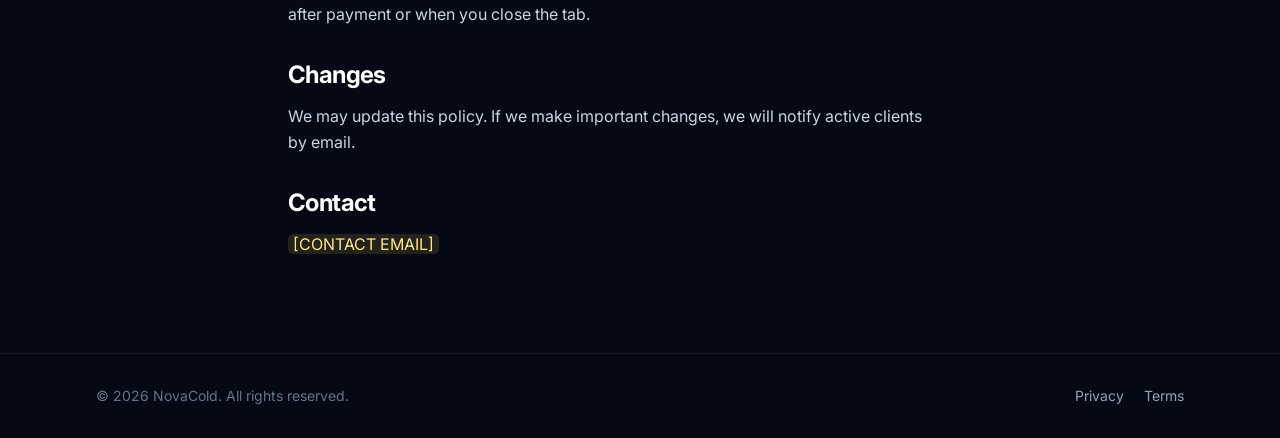
==== commit 9d8dc3c1: "Add Terms and Conditions and Privacy Policy content Placeholders [LEGAL NAME], [ADDRESS] and [CONTAC" ====
--- a/privacy.html
+++ b/privacy.html
@@ -1,68 +1,96 @@
-<!DOCTYPE html>
-<html lang="en">
-<head>
-  <meta charset="utf-8">
-  <meta name="viewport" content="width=device-width, initial-scale=1, viewport-fit=cover">
-  <title>Privacy Policy | NovaCold</title>
-  <meta name="description" content="How NovaCold handles your information.">
-  <meta name="robots" content="noindex">
-  <meta name="theme-color" content="#040915">
-  <link rel="icon" href="favicon.svg" type="image/svg+xml">
-  <link rel="icon" href="favicon-32.png" type="image/png" sizes="32x32">
-  <link rel="apple-touch-icon" href="apple-touch-icon.png">
-  <link rel="preconnect" href="https://fonts.googleapis.com">
-  <link rel="preconnect" href="https://fonts.gstatic.com" crossorigin>
-  <link rel="stylesheet" href="https://fonts.googleapis.com/css2?family=Inter:wght@400;500;600;700;800&display=swap">
-  <link rel="stylesheet" href="assets/css/styles.css">
-  <script src="site.config.js" defer></script>
-  <script src="assets/js/main.js" defer></script>
-</head>
-<body>
-  <header class="site-header is-scrolled">
-    <nav class="container-site flex h-16 items-center justify-between" aria-label="Main">
-      <a href="./" class="flex items-center gap-2.5 rounded-lg" aria-label="NovaCold home"><svg class="h-8 w-8" viewBox="0 0 48 48" aria-hidden="true"><defs><linearGradient id="nc-gl" x1="0" y1="0" x2="1" y2="1"><stop offset="0" stop-color="#67e8f9"/><stop offset="1" stop-color="#2f7bff"/></linearGradient></defs><rect x="1.5" y="1.5" width="45" height="45" rx="12" fill="#0b1730" stroke="url(#nc-gl)" stroke-width="1.5"/><path d="M10 33V15l12 18V15" fill="none" stroke="#fff" stroke-width="3.4" stroke-linecap="round" stroke-linejoin="round"/><path d="M38.1 17.9A8 8 0 1 0 38.1 30.1" fill="none" stroke="url(#nc-gl)" stroke-width="3.4" stroke-linecap="round"/></svg><span class="text-lg font-bold tracking-tight text-white">Nova<span class="text-cyan-300">Cold</span></span></a>
-      <a href="./" class="nav-link">← Back to home</a>
-    </nav>
-  </header>
-  <main id="main" class="container-site max-w-3xl py-16 sm:py-24">
-    <h1 class="text-4xl sm:text-5xl">Privacy Policy</h1>
-    <div class="mt-6 rounded-xl border border-amber-300/30 bg-amber-300/10 px-4 py-3 text-sm text-amber-100">Placeholder page. Replace this text with your own privacy policy before launch. Have it checked by a qualified professional.</div>
-    <div class="mt-10 space-y-8 text-slate-300 [&_h2]:text-2xl [&_h2]:mb-3">
-      <section>
-        <h2>What we collect</h2>
-        <p>[Describe the information you collect: for example, details you share when you book a call, and call recordings or transcripts handled for your clients.]</p>
-      </section>
-      <section>
-        <h2>How we use it</h2>
-        <p>[Describe how you use this information: for example, to set up and run the service, and to contact you about it.]</p>
-      </section>
-      <section>
-        <h2>Who we share it with</h2>
-        <p>[List the service providers you use to run the service, and why.]</p>
-      </section>
-      <section>
-        <h2>How long we keep it</h2>
-        <p>[Describe how long you keep data and how it is deleted.]</p>
-      </section>
-      <section>
-        <h2>Your choices</h2>
-        <p>[Explain how people can ask to see, correct, or delete their information.]</p>
-      </section>
-      <section>
-        <h2>Contact</h2>
-        <p>[Add your contact details. The email in site.config.js also appears in the footer below.]</p>
-      </section>
-    </div>
-  </main>
-  <footer class="border-t border-white/[0.07]">
-    <div class="container-site flex flex-col gap-3 py-8 text-sm sm:flex-row sm:items-center sm:justify-between">
-      <p class="text-slate-500">© <span data-year>2026</span> NovaCold. All rights reserved.</p>
-      <div class="flex flex-wrap gap-5">
-        <a href="#" class="text-slate-300 hover:text-cyan-300" data-email hidden></a>
-        <a href="privacy.html" class="text-slate-400 hover:text-white">Privacy</a>
-        <a href="terms.html" class="text-slate-400 hover:text-white">Terms</a>
-      </div>
-    </div>
-  </footer>
-</body>
-</html>
+<!DOCTYPE html>
+<html lang="en">
+<head>
+  <meta charset="utf-8">
+  <meta name="viewport" content="width=device-width, initial-scale=1, viewport-fit=cover">
+  <title>Privacy Policy | NovaCold</title>
+  <meta name="description" content="How NovaCold collects, uses and protects your information.">
+  <meta name="robots" content="noindex">
+  <meta name="theme-color" content="#040915">
+  <link rel="icon" href="favicon.svg" type="image/svg+xml">
+  <link rel="icon" href="favicon.ico" sizes="48x48">
+  <link rel="icon" href="favicon-96.png" type="image/png" sizes="96x96">
+  <link rel="icon" href="favicon-48.png" type="image/png" sizes="48x48">
+  <link rel="icon" href="favicon-32.png" type="image/png" sizes="32x32">
+  <link rel="apple-touch-icon" href="apple-touch-icon.png">
+  <link rel="preconnect" href="https://fonts.googleapis.com">
+  <link rel="preconnect" href="https://fonts.gstatic.com" crossorigin>
+  <link rel="stylesheet" href="https://fonts.googleapis.com/css2?family=Inter:wght@400;500;600;700;800&display=swap">
+  <link rel="stylesheet" href="assets/css/styles.css">
+  <script src="site.config.js" defer></script>
+  <script src="assets/js/main.js" defer></script>
+  <style>
+    .legal ul { list-style: disc; padding-left: 1.25rem; display: grid; gap: .5rem; }
+    .legal p + p { margin-top: .75rem; }
+    .legal .ph { background: rgb(252 211 77 / .12); color: #fde68a; border-radius: .3rem; padding: 0 .3rem; white-space: nowrap; }
+  </style>
+</head>
+<body>
+  <header class="site-header is-scrolled">
+    <nav class="container-site flex h-16 items-center justify-between" aria-label="Main">
+      <a href="./" class="flex items-center gap-2.5 rounded-lg" aria-label="NovaCold home"><svg class="h-8 w-8" viewBox="0 0 48 48" aria-hidden="true"><defs><linearGradient id="nc-gl" x1="0" y1="0" x2="1" y2="1"><stop offset="0" stop-color="#67e8f9"/><stop offset="1" stop-color="#2f7bff"/></linearGradient></defs><rect x="1.5" y="1.5" width="45" height="45" rx="12" fill="#0b1730" stroke="url(#nc-gl)" stroke-width="1.5"/><path d="M10 33V15l12 18V15" fill="none" stroke="#fff" stroke-width="3.4" stroke-linecap="round" stroke-linejoin="round"/><path d="M38.1 17.9A8 8 0 1 0 38.1 30.1" fill="none" stroke="url(#nc-gl)" stroke-width="3.4" stroke-linecap="round"/></svg><span class="text-lg font-bold tracking-tight text-white">Nova<span class="text-cyan-300">Cold</span></span></a>
+      <a href="./" class="nav-link">← Back to home</a>
+    </nav>
+  </header>
+  <main id="main" class="container-site max-w-3xl py-16 sm:py-24">
+    <h1 class="text-4xl sm:text-5xl">Privacy Policy</h1>
+    <p class="mt-3 text-sm text-slate-400">Last updated: November 27, 2026</p>
+    <div class="legal mt-10 space-y-8 text-slate-300 [&_h2]:text-2xl [&_h2]:mb-3">
+      <section>
+        <h2>Who we are</h2>
+        <p>NovaCold is operated by <span class="ph">[LEGAL NAME]</span>, <span class="ph">[ADDRESS]</span>. We are responsible for the personal data described in this policy. Contact: <span class="ph">[CONTACT EMAIL]</span>.</p>
+      </section>
+      <section>
+        <h2>What we collect</h2>
+        <ul>
+          <li>Information you give us at checkout: your name, business name, email, mobile number, business phone number, website, business details, and your preferences for the AI receptionist.</li>
+          <li>Payment information: PayPal tells us whether your subscription is active and gives us a subscription ID. We never see or store your card or bank details.</li>
+          <li>Call data: when your callers reach the AI receptionist, we process call recordings, transcripts, and the details callers share (such as name, phone number, address, and the job they need). We handle this data on your behalf to provide the service.</li>
+        </ul>
+      </section>
+      <section>
+        <h2>Why we use it</h2>
+        <p>To set up and run your AI receptionist, send you call summaries, manage billing, provide support, and improve the service. We do not sell personal data, and we do not use it for advertising.</p>
+      </section>
+      <section>
+        <h2>Who processes it</h2>
+        <p>We use trusted providers to run the service: website hosting (Netlify), client database (Airtable), payments (PayPal), and voice AI and telephony providers. They process data only to provide their services to us.</p>
+      </section>
+      <section>
+        <h2>How long we keep it</h2>
+        <p>We keep your data while your subscription is active. After you cancel, we delete it within 90 days, unless the law requires us to keep certain records (for example, billing records) for longer.</p>
+      </section>
+      <section>
+        <h2>Your rights</h2>
+        <p>You can ask us to access, correct, or delete your personal data, or object to how we use it. Because we operate from the European Union, you also have rights under the GDPR, including the right to complain to a data protection authority. Email <span class="ph">[CONTACT EMAIL]</span> and we will reply within 30 days.</p>
+      </section>
+      <section>
+        <h2>Your callers</h2>
+        <p>If you use NovaCold, you are responsible for letting your callers know how their information is used, as required by laws that apply to your business. The AI tells callers that calls may be recorded.</p>
+      </section>
+      <section>
+        <h2>Website and cookies</h2>
+        <p>Our website does not use advertising or tracking cookies. During checkout, your answers are saved temporarily in your browser (session storage) so you do not lose them, and are cleared after payment or when you close the tab.</p>
+      </section>
+      <section>
+        <h2>Changes</h2>
+        <p>We may update this policy. If we make important changes, we will notify active clients by email.</p>
+      </section>
+      <section>
+        <h2>Contact</h2>
+        <p><span class="ph">[CONTACT EMAIL]</span></p>
+      </section>
+    </div>
+  </main>
+  <footer class="border-t border-white/[0.07]">
+    <div class="container-site flex flex-col gap-3 py-8 text-sm sm:flex-row sm:items-center sm:justify-between">
+      <p class="text-slate-500">© <span data-year>2026</span> NovaCold. All rights reserved.</p>
+      <div class="flex flex-wrap gap-5">
+        <a href="#" class="text-slate-300 hover:text-cyan-300" data-email hidden></a>
+        <a href="privacy.html" class="text-slate-400 hover:text-white">Privacy</a>
+        <a href="terms.html" class="text-slate-400 hover:text-white">Terms</a>
+      </div>
+    </div>
+  </footer>
+</body>
+</html>
